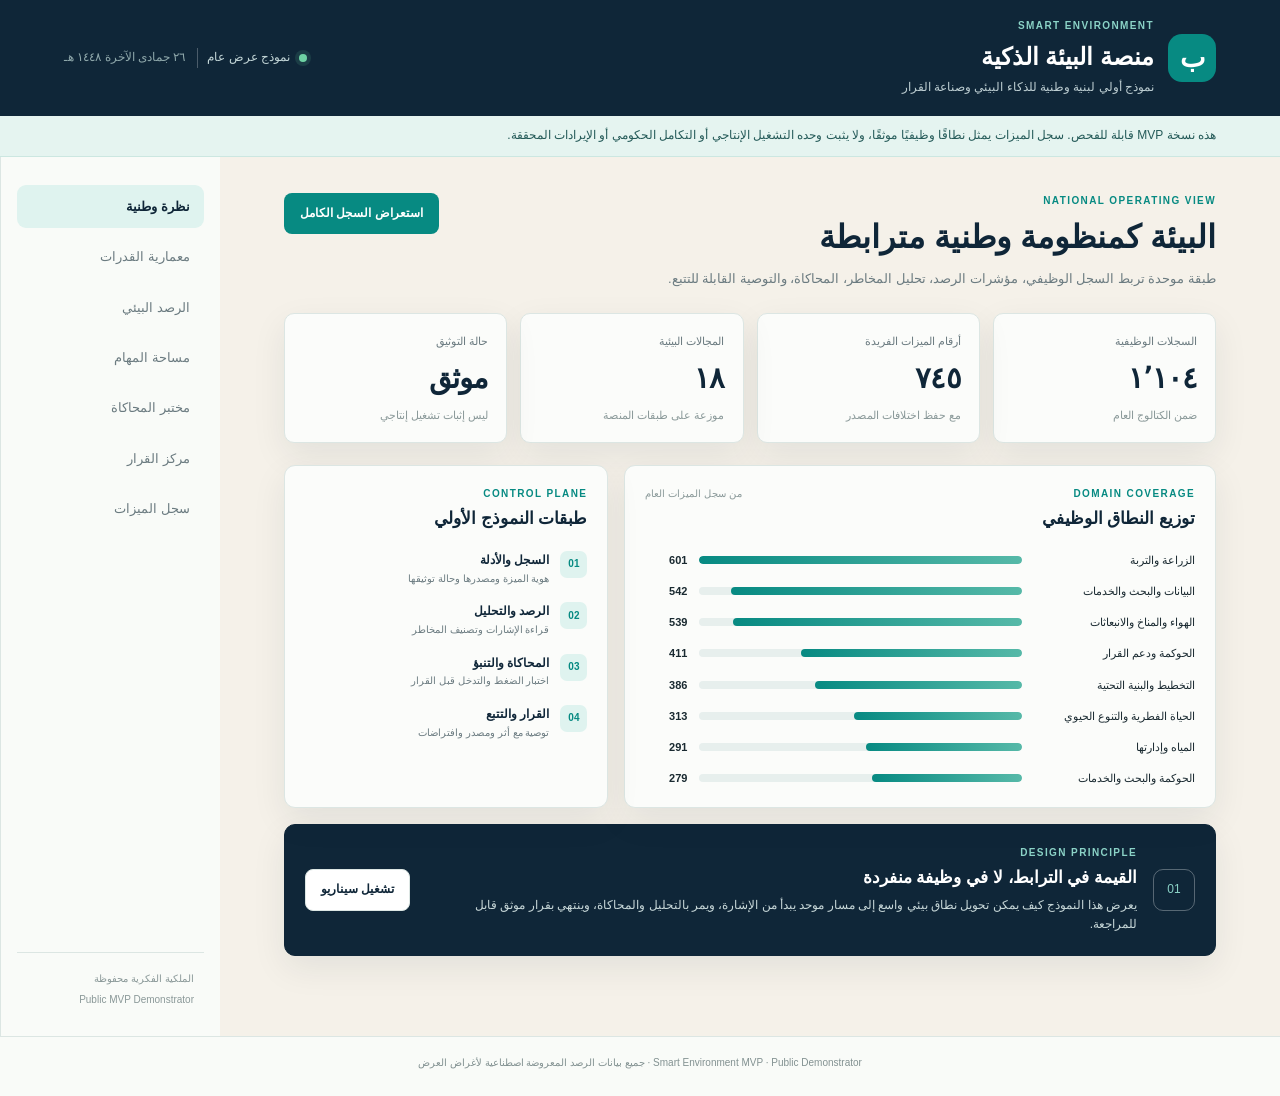
==== index.html @ 19014e70 "Add GitHub Pages entry point" ====
<!doctype html>
<html lang="ar" dir="rtl">
  <head>
    <meta charset="utf-8" />
    <meta name="viewport" content="width=device-width, initial-scale=1" />
    <meta name="description" content="Global Smart AI Environment and Natural Resource Management Platform - Public MVP Demonstrator" />
    <title>المنصة العالمية للبيئة الذكية وإدارة الموارد الطبيعية | MVP</title>
    <meta http-equiv="refresh" content="0; url=./app/" />
    <link rel="canonical" href="./app/" />
  </head>
  <body>
    <main>
      <h1>المنصة العالمية للبيئة الذكية وإدارة الموارد الطبيعية</h1>
      <p>يتم فتح النموذج الأولي العام.</p>
      <p><a href="./app/">فتح Smart Environment MVP</a></p>
    </main>
    <script>window.location.replace('./app/');</script>
  </body>
</html>
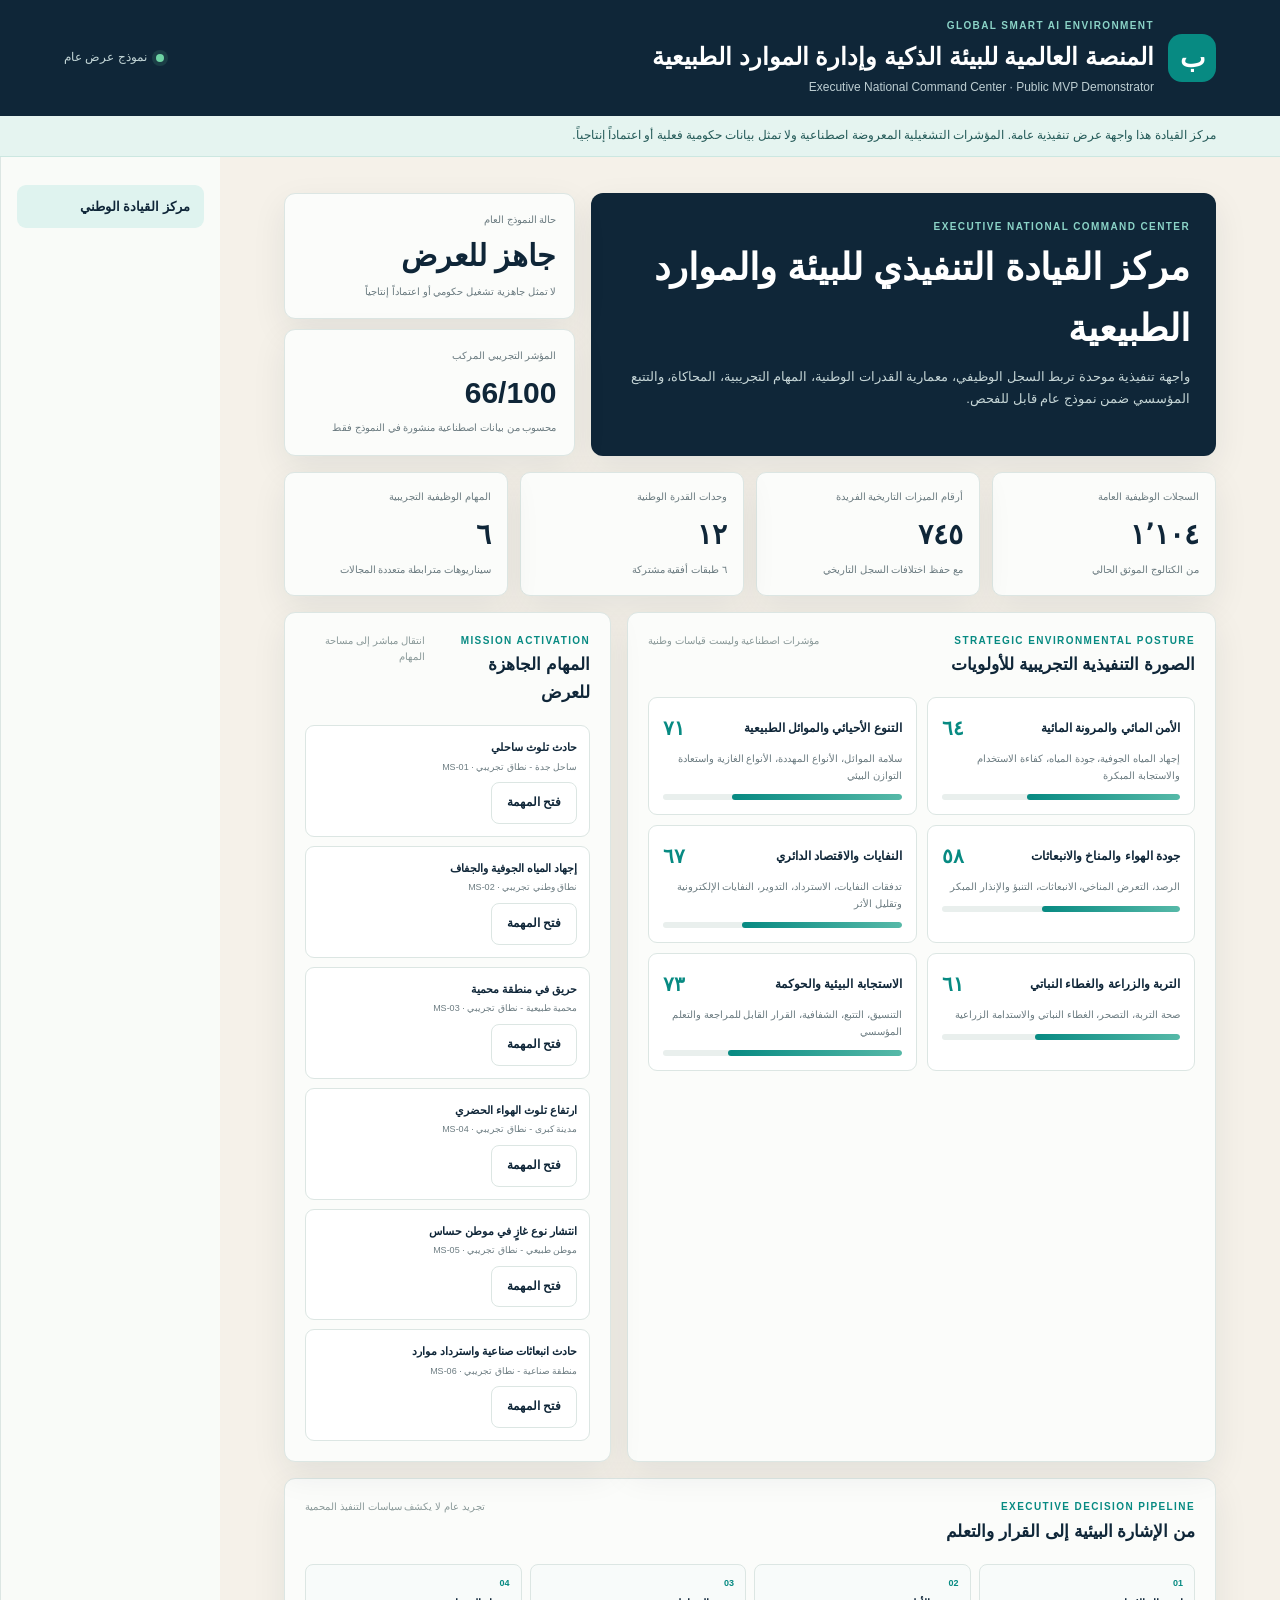
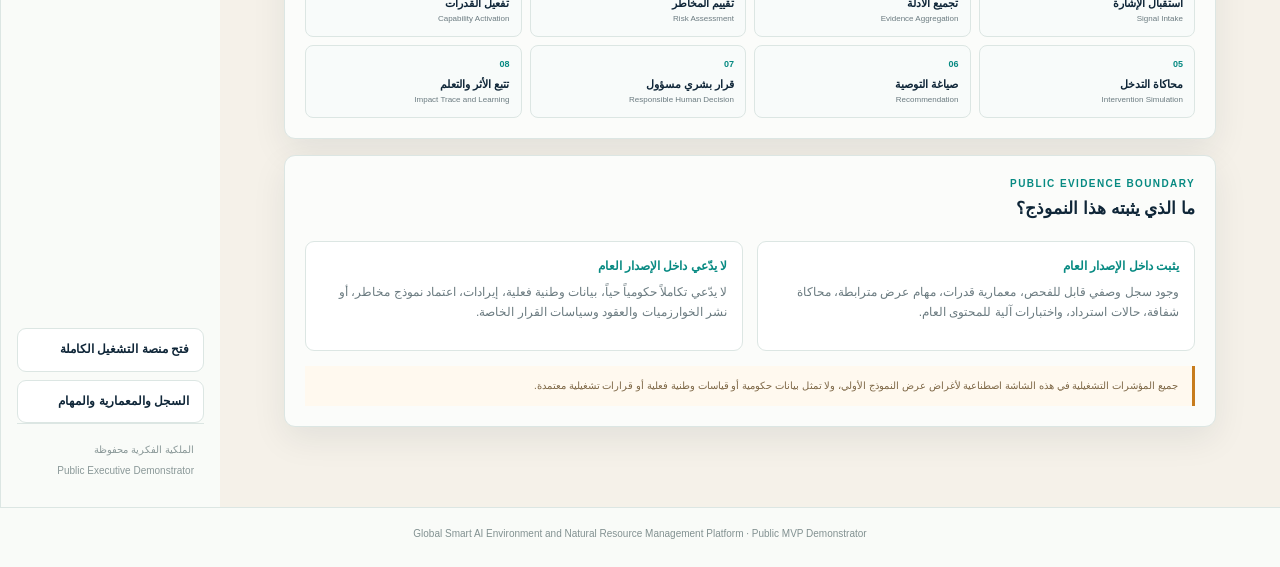
==== commit d9d11db8: "Route public site to executive command center" ====
--- a/index.html
+++ b/index.html
@@ -3,17 +3,17 @@
   <head>
     <meta charset="utf-8" />
     <meta name="viewport" content="width=device-width, initial-scale=1" />
-    <meta name="description" content="Global Smart AI Environment and Natural Resource Management Platform - Public MVP Demonstrator" />
+    <meta name="description" content="Global Smart AI Environment and Natural Resource Management Platform - Executive Public MVP Demonstrator" />
     <title>المنصة العالمية للبيئة الذكية وإدارة الموارد الطبيعية | MVP</title>
-    <meta http-equiv="refresh" content="0; url=./app/" />
-    <link rel="canonical" href="./app/" />
+    <meta http-equiv="refresh" content="0; url=./command/" />
+    <link rel="canonical" href="./command/" />
   </head>
   <body>
     <main>
       <h1>المنصة العالمية للبيئة الذكية وإدارة الموارد الطبيعية</h1>
-      <p>يتم فتح النموذج الأولي العام.</p>
-      <p><a href="./app/">فتح Smart Environment MVP</a></p>
+      <p>يتم فتح مركز القيادة التنفيذي للنموذج الأولي العام.</p>
+      <p><a href="./command/">فتح Executive National Command Center</a></p>
     </main>
-    <script>window.location.replace('./app/');</script>
+    <script>window.location.replace('./command/');</script>
   </body>
 </html>
